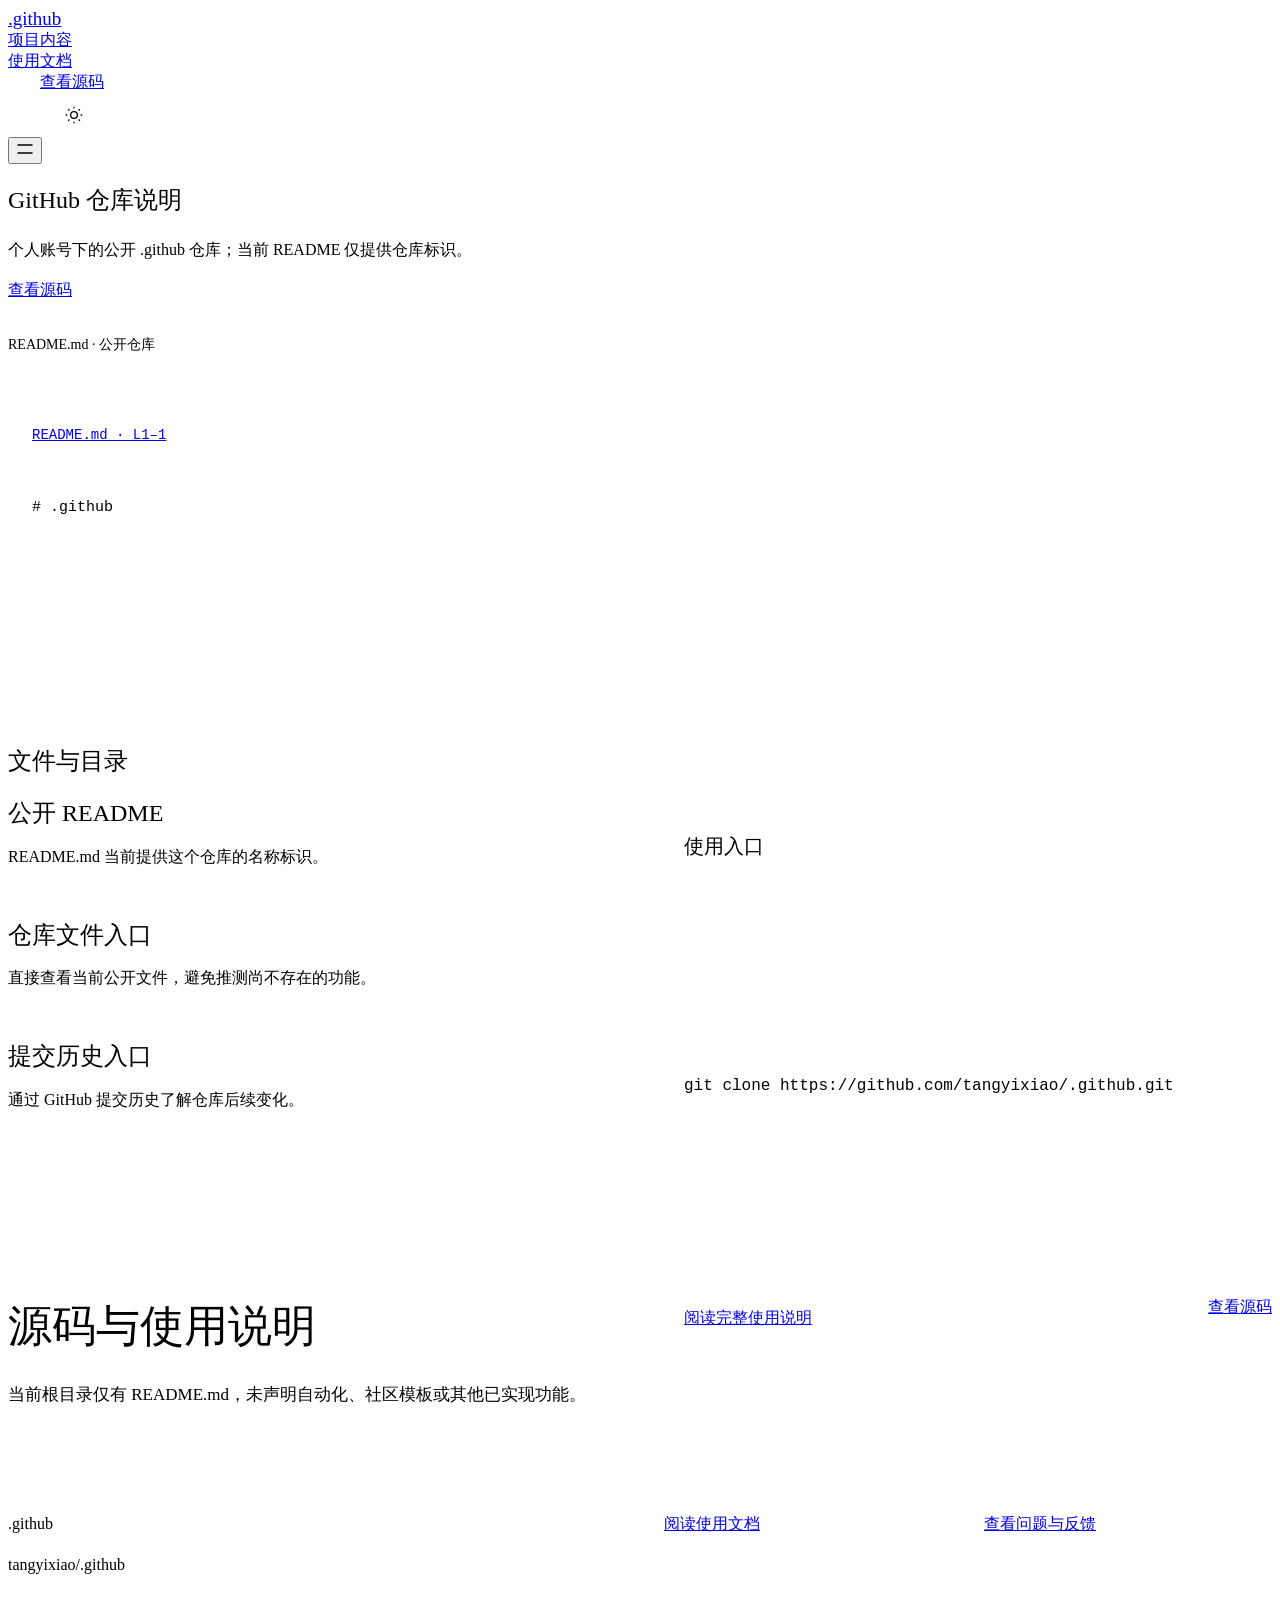
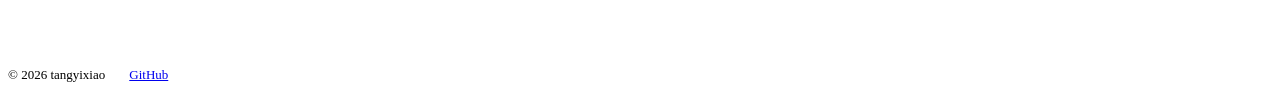
==== index.html @ d325681c "docs(pages): add project introduction website" ====
<!doctype html><html lang="zh-CN" data-type="software" data-radius="sharp" data-buttons="solid" data-motion data-page-mode="short" data-project=".github"><head><meta charset="utf-8"><meta name="viewport" content="width=device-width, initial-scale=1, viewport-fit=cover"><meta name="page-type" content="software"><meta name="site-kind" content="software"><title>.github · GitHub 仓库说明</title><meta name="description" content="个人账号下的公开 .github 仓库；当前 README 仅提供仓库标识。"><link rel="stylesheet" href="assets/system.css"><link rel="stylesheet" href="assets/ui/cards.css"><link rel="stylesheet" href="assets/motion/motion.css"><link rel="stylesheet" href="assets/layout/layout.css"><link rel="stylesheet" href="assets/page.css"><!-- <html lang="en" data-radius="sharp">; keep this <style> after the links: layout.css resets --ly-scale -->
<style>
:root {
  --p-bg: #fafafa; --p-surface: #f0f1f3; --p-ink: #171717; --p-muted: #595959;
  --p-accent: #1748ca; --p-accent-ink: #fafafa; --p-action: #1748ca; --p-action-ink: #fafafa;
  --p-inv-bg: #171717; --p-inv-surface: #242424; --p-inv-ink: #fafafa; --p-inv-muted: #9b9b9b;
  --p-inv-accent: #fafafa; --p-inv-accent-ink: #171717; --p-inv-action: #fafafa; --p-inv-action-ink: #171717;
  --font-display: "Geist", system-ui, sans-serif;
  --font-text: "Geist", system-ui, sans-serif;
  --font-mono: "Geist Mono", ui-monospace, "SFMono-Regular", Menlo, Consolas, monospace;
  --display-weight: 500;
  --display-tracking: -0.035em;
  --display-tracking-xl: -0.045em;
}
</style><style>html[data-theme="light"]{--p-bg:#fafafa;--p-surface:#f0f1f3;--p-ink:#171717;--p-muted:#595959;--p-accent:#1748ca;--p-accent-ink:#ffffff;--p-action:#1748ca;--p-action-ink:#ffffff;color-scheme:light}html[data-theme="dark"]{--p-bg:#131517;--p-surface:#202427;--p-ink:#f0f1f2;--p-muted:#b5bbc1;--p-accent:#a4c2ff;--p-accent-ink:#131517;--p-action:#a4c2ff;--p-action-ink:#131517;color-scheme:dark}</style><script src="assets/theme.js"></script><link rel="icon" href="favicon.svg" type="image/svg+xml"></head><body><!-- source: tangyixiao/.github; hero: statement; brand/material override of dealer recorded in plans. --><header class="nav"><div class="wrap nav__bar"><a class="skip-link" href="#top">跳到正文</a><a class="nav__logo" href="#top">.github</a><nav class="nav__links" aria-label="章节导航"><div class="nav__item"><a class="nav__link" href="#work">项目内容</a></div><div class="nav__item"><a class="nav__link" href="docs.html">使用文档</a></div></nav><div class="nav__actions"><a class="btn btn--primary" href="https://github.com/tangyixiao/.github">查看源码</a><button class="theme-toggle" type="button" data-theme-toggle aria-label="切换深浅色" aria-pressed="false"><svg width="20" height="20" viewBox="0 0 24 24" fill="none" stroke="currentColor" stroke-width="1.6" aria-hidden="true"><circle cx="12" cy="12" r="4"/><path d="M12 2v2m0 16v2M2 12h2m16 0h2M5 5l1.5 1.5m11 11L19 19M5 19l1.5-1.5m11-11L19 5"/></svg></button></div><button class="nav__toggle" type="button" aria-expanded="false" aria-label="菜单"><svg width="18" height="18" viewBox="0 0 18 18" aria-hidden="true"><path d="M2 5h14M2 13h14" stroke="currentColor" stroke-width="1.6" stroke-linecap="round"/></svg></button></div></header><main><section class="hero hero--statement" id="top"><div class="wrap"><div class="hero-text hero__in"><h1 id="hero-h">GitHub 仓库说明</h1><p class="hero__lead">个人账号下的公开 .github 仓库；当前 README 仅提供仓库标识。</p><div class="btn-row"><a class="btn btn--primary" href="https://github.com/tangyixiao/.github">查看源码</a></div><p class="project-fact">README.md · 公开仓库</p><div class="statement-source"><div class="source-preview" data-visual><a class="source-path" href="https://github.com/tangyixiao/.github/blob/aa15edb79ec0efd73399f3c8e121e0c5328a4e47/README.md#L1-L1">README.md · L1–1</a><pre><code># .github</code></pre></div></div></div></div></section><section class="section ground-surface" id="work"><div class="wrap"><div class="section-head"><h2>文件与目录</h2></div><div class="work-grid"><ul class="feature-rows"><li><h3>公开 README</h3><p>README.md 当前提供这个仓库的名称标识。</p></li><li><h3>仓库文件入口</h3><p>直接查看当前公开文件，避免推测尚不存在的功能。</p></li><li><h3>提交历史入口</h3><p>通过 GitHub 提交历史了解仓库后续变化。</p></li></ul><div class="work-material"><div class="usage-block"><p>使用入口</p><pre><code>git clone https://github.com/tangyixiao/.github.git</code></pre><a class="link" href="https://github.com/tangyixiao/.github/blob/main/README.md">阅读完整使用说明</a></div></div></div></div></section></main><footer class="footer closing footer--columns" id="use"><div class="wrap"><div class="closing-head"><h2>源码与使用说明</h2><p>当前根目录仅有 README.md，未声明自动化、社区模板或其他已实现功能。</p><a class="btn btn--primary" href="https://github.com/tangyixiao/.github">查看源码</a></div><div class="closing-directory"><div class="footer__grid"><div><p class="footer-name">.github</p><p>tangyixiao/.github</p></div><div class="resource-links"><a class="link" href="https://github.com/tangyixiao/.github/blob/main/README.md">阅读使用文档</a><a class="link" href="https://github.com/tangyixiao/.github/issues">查看问题与反馈</a></div></div><div class="footer__legal"><span>© 2026 tangyixiao</span><a href="https://github.com/tangyixiao/.github">GitHub</a></div></div></div></footer><script type="module" src="assets/system.js"></script><script type="module" src="assets/motion/motion.js"></script><script type="module" src="assets/layout/layout.js"></script></body></html>
---- assets/page.css ----
/* Page composition over the unmodified taste system. Source excerpts and photographs are the work. */
:root{--font-text:"Geist","PingFang SC","Microsoft YaHei",sans-serif;--font-display:"Geist","PingFang SC","Microsoft YaHei",sans-serif}
h1,h2,h3{font-weight:500;text-wrap:balance}h1{max-width:16ch}p{line-height:1.75}.nav__logo{font-size:19px;max-width:45%;overflow-wrap:anywhere}.nav__links{margin-left:auto}.nav__actions{margin-left:32px}.project-fact{margin-top:32px;font-size:14px;color:var(--muted)}
.hero__text{min-width:0}.hero__lead{max-width:40ch}.hero__media.material-media{background:none;border:0;box-shadow:none}.hero__media.material-media> *{width:100%;height:100%;display:block}.material-media .source-preview{height:100%;min-height:480px}.project-picture{display:block;overflow:hidden;width:100%;height:100%;background:var(--surface)}.project-picture img{width:100%;height:100%;object-fit:cover;display:block}.picture--contain img{object-fit:contain}.picture--contain{background:var(--surface)}
.material-stage{overflow:hidden;min-height:0}.material-stage>.project-picture{border-radius:0;background:transparent}.material-stage .picture--contain img{object-fit:contain}.source-preview{display:flex;flex-direction:column;border:1px solid var(--line);background:var(--surface);overflow:hidden;border-radius:var(--r-lg);color:var(--ink)}.source-path{font:500 14px/1.5 var(--font-mono);padding:20px 24px;border-bottom:1px solid var(--line);overflow-wrap:anywhere}.source-preview pre{margin:0;padding:28px 24px;overflow:auto;white-space:pre-wrap;overflow-wrap:anywhere;min-height:0;font:400 15px/1.85 var(--font-mono);color:var(--ink)}
.project-fact:empty{display:none}.statement-source{margin-top:48px;height:320px}.statement-source .source-preview{height:100%}.hero--statement h1{max-width:18ch}.hero--statement .hero__lead{max-width:62ch}.hero--statement .hero__in{max-width:none}
.hero__head{display:grid;grid-template-columns:minmax(0,7fr) minmax(0,4fr);gap:72px}.hero--product h1{font-size:clamp(42px,5vw,72px);max-width:18ch;letter-spacing:-.035em;line-height:1.1}.hero--product .hero__lead{margin-top:0}.hero--product .material-stage{height:100%;min-height:260px;margin-top:32px}.product-intro{align-self:start}.product-intro .project-fact{margin-top:24px}
.work-grid{display:grid;grid-template-columns:minmax(0,5fr) minmax(0,6fr);gap:calc(100% / 12 + 24px)}.feature-rows{margin:0;padding:0;list-style:none}.feature-rows li{padding:24px 0;border-bottom:1px solid var(--line)}.feature-rows li:first-child{padding-top:0}.feature-rows h3{font-size:24px;line-height:1.4;margin:0 0 12px}.feature-rows p{margin:0;font-size:16px;line-height:1.75}.work-material{min-width:0;min-height:400px}.usage-block{height:100%;background:var(--surface);padding:32px;border:1px solid var(--line);border-radius:var(--r-lg);display:flex;flex-direction:column;gap:24px;justify-content:center}.usage-block>p{font-size:20px;margin:0}.usage-block pre{font:400 16px/1.8 var(--font-mono);margin:0;white-space:pre-wrap;overflow-wrap:anywhere}.usage-block .link{align-self:flex-start}.supporting-pictures{display:grid;grid-template-columns:1fr;gap:24px;height:100%;max-height:480px}.supporting-pictures>.project-picture{min-height:0;max-height:228px}.supporting-pictures>.project-picture:only-child{max-height:480px}
.photo-pair{display:grid;grid-template-columns:1fr 1fr;gap:24px;height:calc(100% - 140px);min-height:300px;max-height:520px}.photo-pair a{display:block;overflow:hidden}.photo-pair img{width:100%;height:100%;object-fit:cover;display:block}.flag-field{display:grid;grid-template-columns:repeat(4,1fr);gap:48px;align-items:center;justify-items:center;width:100%;height:100%}.flag-field a{display:block;width:100%;overflow:hidden}.flag-field img{display:block;width:100%;height:auto;max-height:320px;object-fit:contain;image-rendering:auto}
.closing-head{display:grid;grid-template-columns:1fr auto;gap:24px 72px;align-content:start}.closing-head h2{grid-column:1;font-size:clamp(30px,3.4vw,48px);margin:0}.closing-head>p{grid-column:1;max-width:68ch;margin:0;font-size:17px}.closing-head>.btn{grid-column:2;grid-row:1/3;align-self:start}.closing-directory{display:flex;flex-direction:column;justify-content:flex-end;min-height:0}.footer.closing>.wrap{display:grid;grid-template-rows:1fr 1fr;gap:48px}.footer__grid{display:grid;grid-template-columns:1fr 1fr;gap:48px}.footer-name{font-size:32px;line-height:1.3;font-weight:500;margin:0 0 16px}.footer__grid p{font-size:16px}.resource-links{display:grid;grid-template-columns:1fr 1fr;gap:18px 32px;align-content:start}.resource-links .link{font-size:16px;overflow-wrap:anywhere;justify-self:start}.footer__legal{display:flex;align-items:baseline;flex-wrap:wrap;gap:24px;font-size:13px;border-top:1px solid var(--line);margin-top:48px;padding-top:24px}.credits summary{cursor:pointer}.credits ul{padding-left:16px}.credits a{overflow-wrap:anywhere}
html[data-project="OJ-NEXUS"] .source-preview,html[data-project="OJ-NEXUS"] .usage-block{border-radius:4px}html[data-project="OJ-NEXUS"] *{animation:none!important}
@media(min-width:640px) and (max-width:1023px){.work-grid{grid-template-columns:1fr;gap:32px}.feature-rows{display:grid;grid-template-columns:repeat(3,1fr);gap:24px}.feature-rows li{padding:0;border:0}.feature-rows h3{font-size:20px}.work-material{min-height:260px;height:300px}.hero__head{gap:32px}.material-media .source-preview{min-height:240px}.photo-pair{height:440px}.statement-source{height:300px}}
@media(max-width:639px){.nav__logo{font-size:16px;max-width:48%}.nav__actions{margin-left:auto}.nav__actions .btn{padding-inline:16px;font-size:14px}.hero--split h1,.hero--statement h1,.hero--product h1{font-size:clamp(30px,9vw,38px);line-height:1.15;max-width:18ch}.hero__lead{font-size:18px;line-height:1.65}.project-fact{margin-top:16px;font-size:13px}.hero__media.material-media{height:auto;min-height:0;flex:1}.material-media .source-preview{min-height:0;height:100%}.source-path{padding:12px 16px;font-size:13px}.source-preview pre{padding:16px;font-size:13px;line-height:1.7}.hero__head{display:block}.hero--product .hero__lead{margin-top:20px}.hero--product .material-stage{min-height:180px;margin-top:24px;flex:1}.hero--product .hero__in{display:flex;flex-direction:column}.hero--product .product-intro .project-fact{margin-top:16px}.work-grid{grid-template-columns:1fr;gap:32px}.feature-rows{display:block}.feature-rows li{padding:16px 0}.feature-rows h3{font-size:20px;margin-bottom:8px}.feature-rows p{font-size:16px}.work-material{min-height:220px;height:260px}.usage-block{padding:24px;gap:16px}.usage-block pre{font-size:14px}.photo-pair{grid-template-columns:1fr;gap:16px;height:calc(100% - 130px);max-height:none;min-height:0}.photo-pair a{min-height:180px}.flag-field{grid-template-columns:repeat(2,1fr);gap:24px}.flag-field img{max-height:140px}.statement-source{height:220px;margin-top:24px}.closing-head{display:flex;flex-direction:column;gap:24px}.closing-head>p{font-size:16px}.closing-head>.btn{align-self:stretch}.footer.closing>.wrap{grid-template-rows:auto 1fr;gap:48px}.footer__grid{grid-template-columns:1fr;gap:24px}.footer-name{font-size:28px}.resource-links{gap:16px}.footer__legal{margin-top:32px;gap:16px}.supporting-pictures{max-height:260px;grid-template-columns:1fr 1fr;gap:12px}.supporting-pictures>.project-picture{max-height:none}.photo-pair img{object-fit:cover}#work:has(.work-grid){--hm:2}#use{--hm:2}}
.skip-link{position:absolute;left:-10000px;top:auto;width:1px;height:1px;overflow:hidden}.skip-link:focus{left:var(--gutter);top:8px;width:auto;height:auto;background:var(--bg);padding:16px;z-index:20}.hero__head>:first-child{grid-column:1}.hero__head>.product-intro{grid-column:2}.hero--product .hero__stage.material-stage{border-radius:0}
@media(min-width:640px) and (max-width:1023px){.work-material{height:42vh;min-height:320px}.supporting-pictures{max-height:none}.supporting-pictures>.project-picture:only-child{max-height:none}.supporting-pictures>.project-picture{max-height:none;flex:1}.supporting-pictures{grid-template-rows:1fr 1fr}}
@media(max-width:639px){#work:has(.work-grid),#use{--hm:1}.nav__logo{max-width:53%;font-size:15px}.nav__actions{margin-left:auto}.nav__actions .btn{padding-inline:12px}.hero--product .hero__stage.material-stage{aspect-ratio:auto;flex:1}.hero__head>:first-child,.hero__head>.product-intro{grid-column:auto}}
.theme-toggle{height:44px;width:44px;display:grid;place-items:center;flex:0 0 44px;cursor:pointer;color:var(--ink);background:transparent;border:1px solid var(--line);border-radius:var(--r-btn);margin-left:12px;transition:background 180ms,transform 180ms}.theme-toggle:hover{background:var(--surface)}.theme-toggle:active{transform:translateY(1px)}.theme-toggle:focus-visible{outline:2px solid var(--accent);outline-offset:3px}
@media(min-width:1024px){.work-material{height:500px;min-height:500px}.work-material>.source-preview{height:100%}.hero--split h1{font-size:clamp(38px,4.5vw,64px)}}
@media(max-width:639px){.nav__logo{max-width:42%;font-size:14px}.nav__actions{margin-left:auto}.nav__toggle{margin-left:8px}.theme-toggle{margin-left:8px;width:36px;flex-basis:36px;height:40px}.nav__actions .btn{font-size:13px;padding-inline:10px}.nav__logo{line-height:1.3}.hero--product h1{font-size:32px}.source-path{line-height:1.6}}
@media(min-width:1024px){.hero__head{grid-template-columns:repeat(12,minmax(0,1fr));gap:24px;align-items:start}.hero__head>:first-child{grid-column:1/span 6}.hero__head>.product-intro{grid-column:7/span 6}.hero--product h1,.hero--split h1{font-size:60px}.work-grid{grid-template-columns:repeat(12,minmax(0,1fr));gap:24px}.feature-rows{grid-column:1/span 6;padding-right:48px}.work-material{grid-column:7/span 6}.work-grid .source-preview{height:100%}}
@media(min-width:640px) and (max-width:1023px){.hero__head{display:block}.product-intro{margin-top:24px}.product-intro .hero__lead{max-width:60ch}.hero--product h1{max-width:none}.hero__head .project-fact{margin-top:16px}.hero--product .hero__stage.material-stage{margin-top:24px}}
@media(max-width:639px){.work-material{height:236px;min-height:236px}.feature-rows h3{font-size:19px}.feature-rows li{padding:14px 0}.feature-rows p{line-height:1.65}}
@media(min-width:1024px){.work-material{height:min(500px,calc(100svh - 300px));min-height:0}.hero--product h1{font-size:clamp(40px,4.16vw,60px)}}
.work-material>.source-preview{height:100%}.source-preview pre{flex:1}.usage-block{justify-content:space-between}.supporting-pictures:has(>:only-child){grid-template-rows:1fr}
/* Real quoted source can contain arrays, Markdown brackets and the word placeholder.
   Keep kit diagnostics intact, but do not outline authentic source as unfinished page copy. */
.source-preview code[data-placeholder],.usage-block code[data-placeholder],.docs-markdown [data-placeholder]{outline:none}
.hero--product .hero__stage.material-stage{background:none}
.nav:not(.is-open) .nav__actions>.theme-toggle{display:grid}
@media(max-width:639px){.nav__logo{white-space:normal;max-width:40%;font-size:13px;line-height:1.35;min-width:0}.nav__bar{gap:8px}.nav__actions{gap:8px}.nav .nav__actions>.theme-toggle{margin-left:0}}
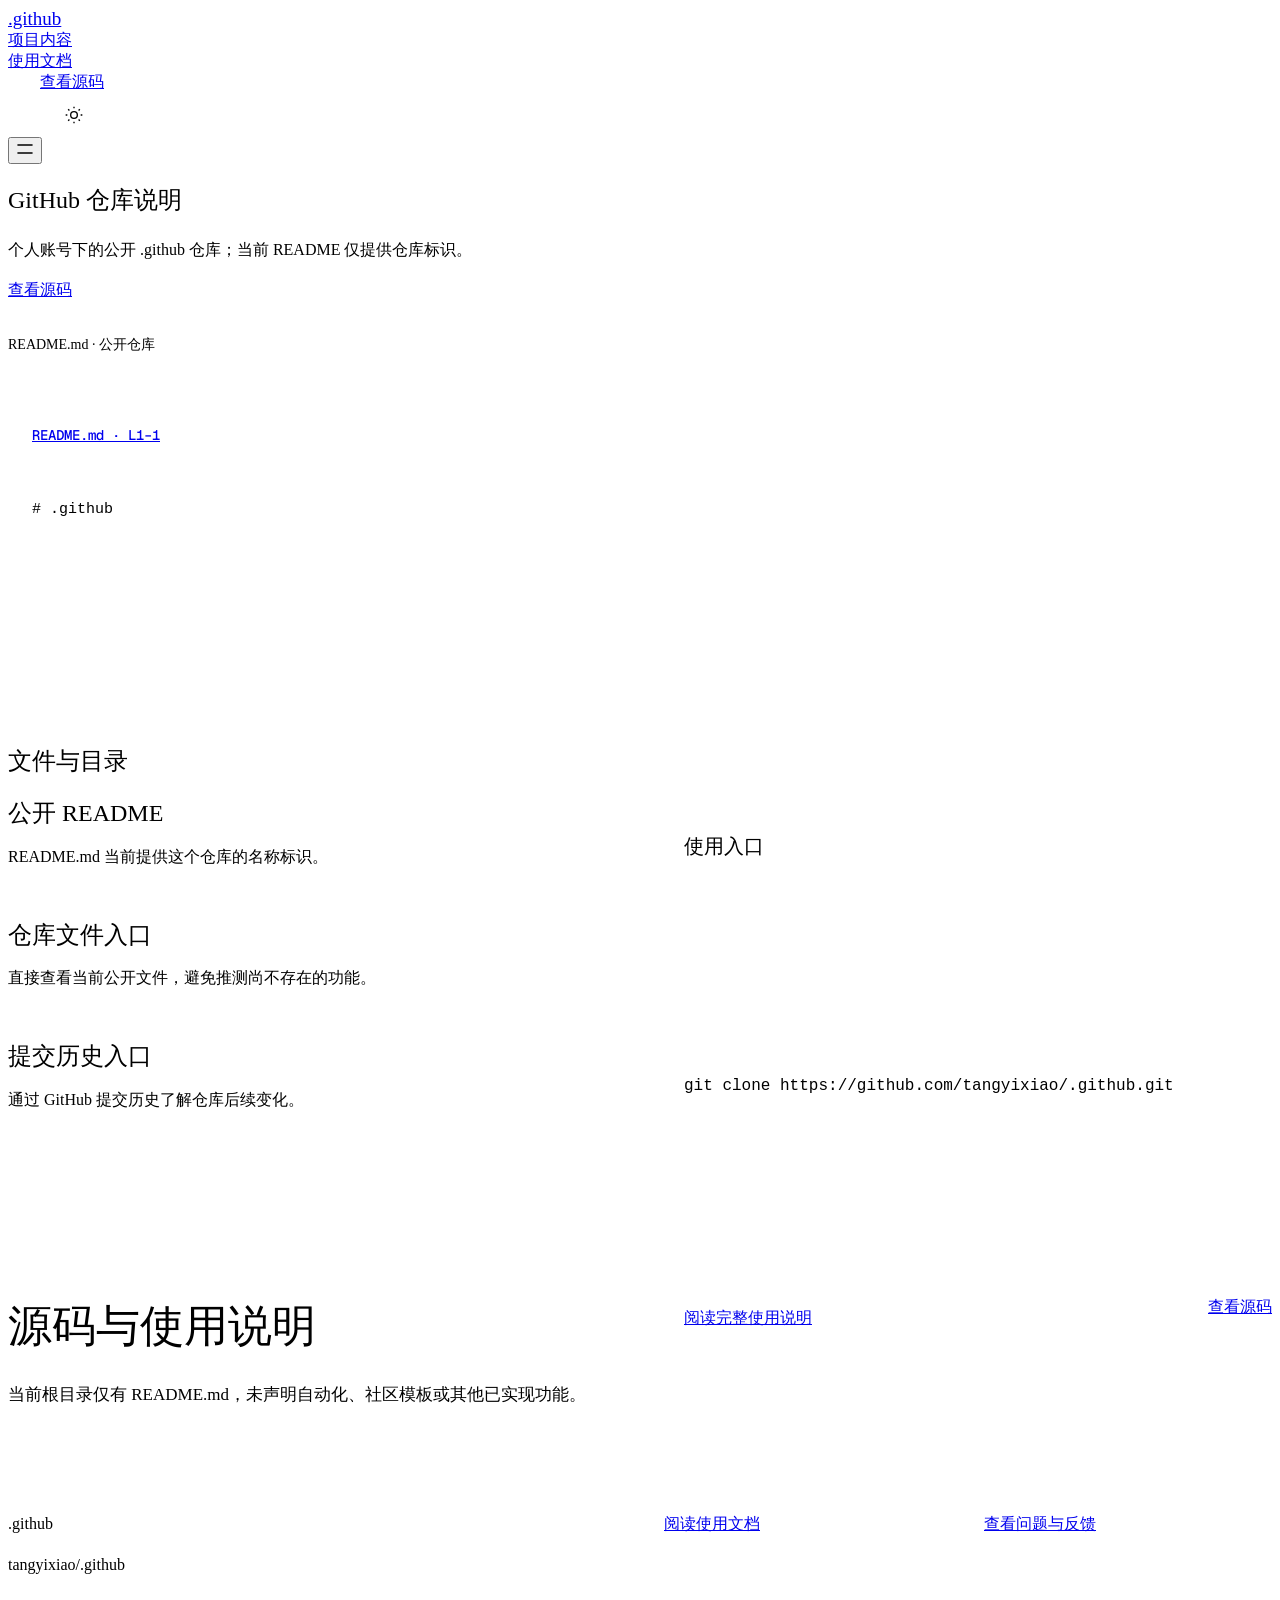
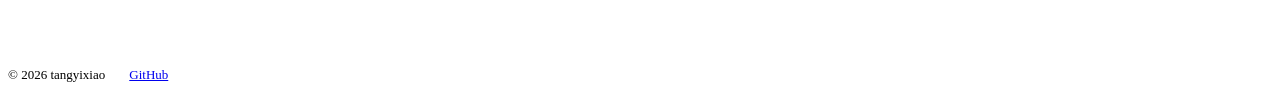
==== commit 3bae7b75: "docs(pages): polish source and mobile presentation" ====
--- a/index.html
+++ b/index.html
@@ -1,4 +1,4 @@
-<!doctype html><html lang="zh-CN" data-type="software" data-radius="sharp" data-buttons="solid" data-motion data-page-mode="short" data-project=".github"><head><meta charset="utf-8"><meta name="viewport" content="width=device-width, initial-scale=1, viewport-fit=cover"><meta name="page-type" content="software"><meta name="site-kind" content="software"><title>.github · GitHub 仓库说明</title><meta name="description" content="个人账号下的公开 .github 仓库；当前 README 仅提供仓库标识。"><link rel="stylesheet" href="assets/system.css"><link rel="stylesheet" href="assets/ui/cards.css"><link rel="stylesheet" href="assets/motion/motion.css"><link rel="stylesheet" href="assets/layout/layout.css"><link rel="stylesheet" href="assets/page.css"><!-- <html lang="en" data-radius="sharp">; keep this <style> after the links: layout.css resets --ly-scale -->
+<!doctype html><html lang="zh-CN" data-type="software" data-radius="sharp" data-buttons="solid" data-motion data-page-mode="short" data-project=".github"><head><meta charset="utf-8"><meta name="viewport" content="width=device-width, initial-scale=1, viewport-fit=cover"><meta name="page-type" content="software"><meta name="site-kind" content="software"><title>.github · GitHub 仓库说明</title><meta name="description" content="个人账号下的公开 .github 仓库；当前 README 仅提供仓库标识。"><link rel="stylesheet" href="assets/system.css"><link rel="stylesheet" href="assets/ui/cards.css"><link rel="stylesheet" href="assets/motion/motion.css"><link rel="stylesheet" href="assets/layout/layout.css"><link rel="stylesheet" href="assets/fonts/fonts.css"><link rel="stylesheet" href="assets/page.css"><!-- <html lang="en" data-radius="sharp">; keep this <style> after the links: layout.css resets --ly-scale -->
 <style>
 :root {
   --p-bg: #fafafa; --p-surface: #f0f1f3; --p-ink: #171717; --p-muted: #595959;
--- a/assets/fonts/fonts.css
+++ b/assets/fonts/fonts.css
@@ -0,0 +1,42 @@
+@font-face {
+  font-family: 'Geist';
+  font-style: normal;
+  font-weight: 400;
+  font-display: swap;
+  src: url(c2bef016fb9b4bcd.woff2) format('truetype');
+}
+@font-face {
+  font-family: 'Geist';
+  font-style: normal;
+  font-weight: 500;
+  font-display: swap;
+  src: url(541119bccb21575e.woff2) format('truetype');
+}
+@font-face {
+  font-family: 'Geist';
+  font-style: normal;
+  font-weight: 600;
+  font-display: swap;
+  src: url(011cb50bc76b8e25.woff2) format('truetype');
+}
+@font-face {
+  font-family: 'Geist';
+  font-style: normal;
+  font-weight: 700;
+  font-display: swap;
+  src: url(e374eee52bb36e03.woff2) format('truetype');
+}
+@font-face {
+  font-family: 'Geist Mono';
+  font-style: normal;
+  font-weight: 400;
+  font-display: swap;
+  src: url(706d7515d64b1e19.woff2) format('truetype');
+}
+@font-face {
+  font-family: 'Geist Mono';
+  font-style: normal;
+  font-weight: 500;
+  font-display: swap;
+  src: url(e858776f9ad0d058.woff2) format('truetype');
+}
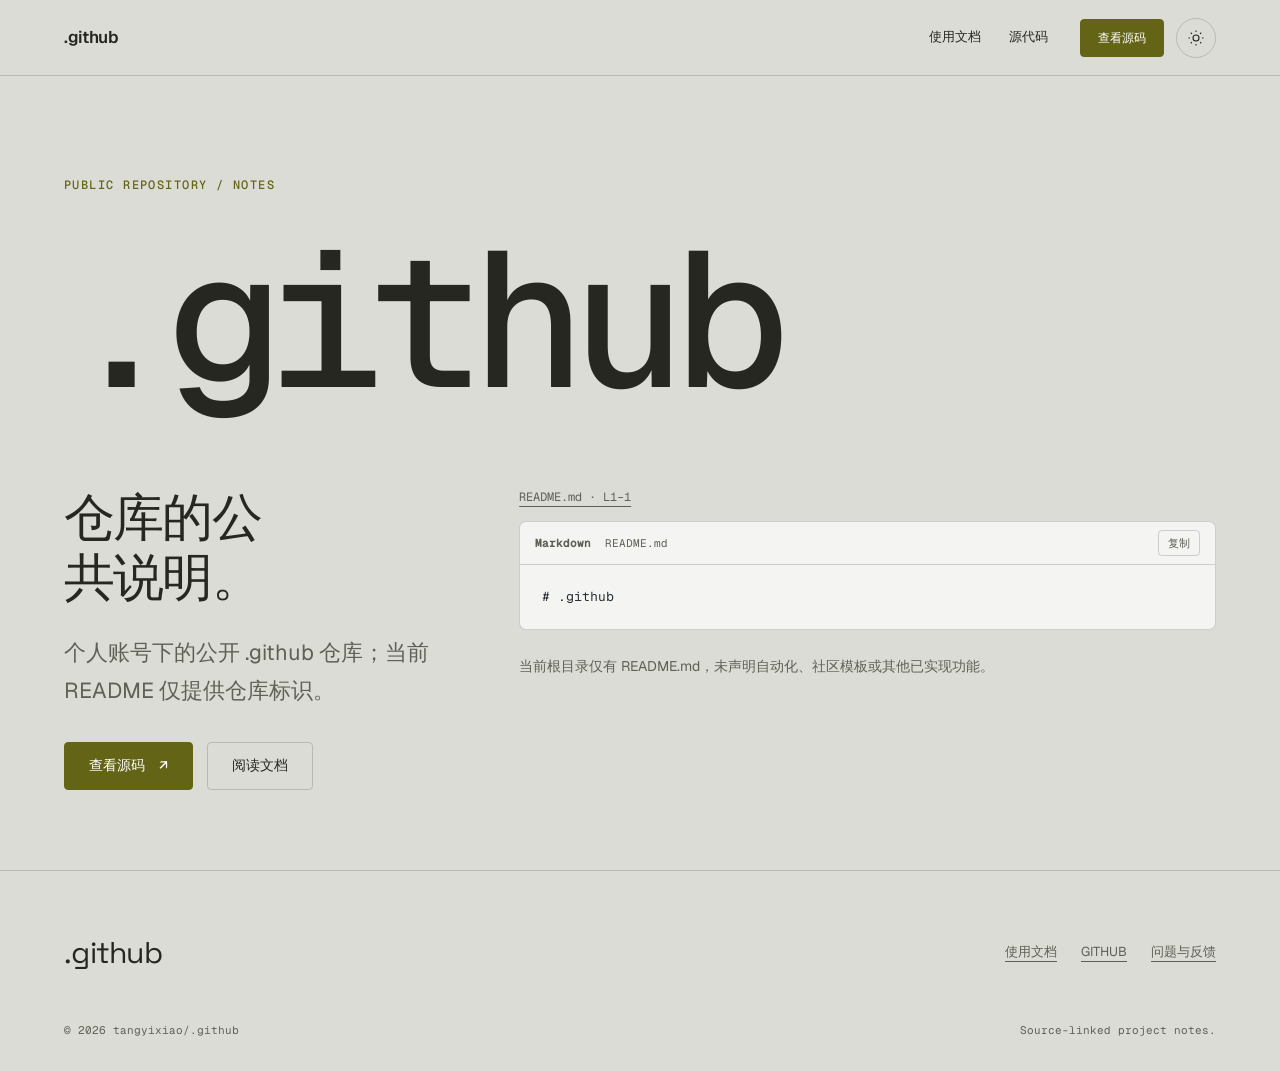
==== commit 79c5810c: "docs(pages): polish source and mobile presentation" ====
--- a/index.html
+++ b/index.html
@@ -1,15 +1 @@
-<!doctype html><html lang="zh-CN" data-type="software" data-radius="sharp" data-buttons="solid" data-motion data-page-mode="short" data-project=".github"><head><meta charset="utf-8"><meta name="viewport" content="width=device-width, initial-scale=1, viewport-fit=cover"><meta name="page-type" content="software"><meta name="site-kind" content="software"><title>.github · GitHub 仓库说明</title><meta name="description" content="个人账号下的公开 .github 仓库；当前 README 仅提供仓库标识。"><link rel="stylesheet" href="assets/system.css"><link rel="stylesheet" href="assets/ui/cards.css"><link rel="stylesheet" href="assets/motion/motion.css"><link rel="stylesheet" href="assets/layout/layout.css"><link rel="stylesheet" href="assets/fonts/fonts.css"><link rel="stylesheet" href="assets/page.css"><!-- <html lang="en" data-radius="sharp">; keep this <style> after the links: layout.css resets --ly-scale -->
-<style>
-:root {
-  --p-bg: #fafafa; --p-surface: #f0f1f3; --p-ink: #171717; --p-muted: #595959;
-  --p-accent: #1748ca; --p-accent-ink: #fafafa; --p-action: #1748ca; --p-action-ink: #fafafa;
-  --p-inv-bg: #171717; --p-inv-surface: #242424; --p-inv-ink: #fafafa; --p-inv-muted: #9b9b9b;
-  --p-inv-accent: #fafafa; --p-inv-accent-ink: #171717; --p-inv-action: #fafafa; --p-inv-action-ink: #171717;
-  --font-display: "Geist", system-ui, sans-serif;
-  --font-text: "Geist", system-ui, sans-serif;
-  --font-mono: "Geist Mono", ui-monospace, "SFMono-Regular", Menlo, Consolas, monospace;
-  --display-weight: 500;
-  --display-tracking: -0.035em;
-  --display-tracking-xl: -0.045em;
-}
-</style><style>html[data-theme="light"]{--p-bg:#fafafa;--p-surface:#f0f1f3;--p-ink:#171717;--p-muted:#595959;--p-accent:#1748ca;--p-accent-ink:#ffffff;--p-action:#1748ca;--p-action-ink:#ffffff;color-scheme:light}html[data-theme="dark"]{--p-bg:#131517;--p-surface:#202427;--p-ink:#f0f1f2;--p-muted:#b5bbc1;--p-accent:#a4c2ff;--p-accent-ink:#131517;--p-action:#a4c2ff;--p-action-ink:#131517;color-scheme:dark}</style><script src="assets/theme.js"></script><link rel="icon" href="favicon.svg" type="image/svg+xml"></head><body><!-- source: tangyixiao/.github; hero: statement; brand/material override of dealer recorded in plans. --><header class="nav"><div class="wrap nav__bar"><a class="skip-link" href="#top">跳到正文</a><a class="nav__logo" href="#top">.github</a><nav class="nav__links" aria-label="章节导航"><div class="nav__item"><a class="nav__link" href="#work">项目内容</a></div><div class="nav__item"><a class="nav__link" href="docs.html">使用文档</a></div></nav><div class="nav__actions"><a class="btn btn--primary" href="https://github.com/tangyixiao/.github">查看源码</a><button class="theme-toggle" type="button" data-theme-toggle aria-label="切换深浅色" aria-pressed="false"><svg width="20" height="20" viewBox="0 0 24 24" fill="none" stroke="currentColor" stroke-width="1.6" aria-hidden="true"><circle cx="12" cy="12" r="4"/><path d="M12 2v2m0 16v2M2 12h2m16 0h2M5 5l1.5 1.5m11 11L19 19M5 19l1.5-1.5m11-11L19 5"/></svg></button></div><button class="nav__toggle" type="button" aria-expanded="false" aria-label="菜单"><svg width="18" height="18" viewBox="0 0 18 18" aria-hidden="true"><path d="M2 5h14M2 13h14" stroke="currentColor" stroke-width="1.6" stroke-linecap="round"/></svg></button></div></header><main><section class="hero hero--statement" id="top"><div class="wrap"><div class="hero-text hero__in"><h1 id="hero-h">GitHub 仓库说明</h1><p class="hero__lead">个人账号下的公开 .github 仓库；当前 README 仅提供仓库标识。</p><div class="btn-row"><a class="btn btn--primary" href="https://github.com/tangyixiao/.github">查看源码</a></div><p class="project-fact">README.md · 公开仓库</p><div class="statement-source"><div class="source-preview" data-visual><a class="source-path" href="https://github.com/tangyixiao/.github/blob/aa15edb79ec0efd73399f3c8e121e0c5328a4e47/README.md#L1-L1">README.md · L1–1</a><pre><code># .github</code></pre></div></div></div></div></section><section class="section ground-surface" id="work"><div class="wrap"><div class="section-head"><h2>文件与目录</h2></div><div class="work-grid"><ul class="feature-rows"><li><h3>公开 README</h3><p>README.md 当前提供这个仓库的名称标识。</p></li><li><h3>仓库文件入口</h3><p>直接查看当前公开文件，避免推测尚不存在的功能。</p></li><li><h3>提交历史入口</h3><p>通过 GitHub 提交历史了解仓库后续变化。</p></li></ul><div class="work-material"><div class="usage-block"><p>使用入口</p><pre><code>git clone https://github.com/tangyixiao/.github.git</code></pre><a class="link" href="https://github.com/tangyixiao/.github/blob/main/README.md">阅读完整使用说明</a></div></div></div></div></section></main><footer class="footer closing footer--columns" id="use"><div class="wrap"><div class="closing-head"><h2>源码与使用说明</h2><p>当前根目录仅有 README.md，未声明自动化、社区模板或其他已实现功能。</p><a class="btn btn--primary" href="https://github.com/tangyixiao/.github">查看源码</a></div><div class="closing-directory"><div class="footer__grid"><div><p class="footer-name">.github</p><p>tangyixiao/.github</p></div><div class="resource-links"><a class="link" href="https://github.com/tangyixiao/.github/blob/main/README.md">阅读使用文档</a><a class="link" href="https://github.com/tangyixiao/.github/issues">查看问题与反馈</a></div></div><div class="footer__legal"><span>© 2026 tangyixiao</span><a href="https://github.com/tangyixiao/.github">GitHub</a></div></div></div></footer><script type="module" src="assets/system.js"></script><script type="module" src="assets/motion/motion.js"></script><script type="module" src="assets/layout/layout.js"></script></body></html>+<!doctype html><html lang="zh-CN" data-project=".github" data-family="tiny"><head><meta charset="utf-8"><meta name="viewport" content="width=device-width, initial-scale=1"><meta name="description" content="个人账号下的公开 .github 仓库；当前 README 仅提供仓库标识。"><meta name="color-scheme" content="light dark"><title>.github · 仓库的公共说明。</title><link rel="stylesheet" href="assets/fonts/fonts.css"><link rel="stylesheet" href="assets/fonts/display.css"><link rel="stylesheet" href="assets/site.css"><link rel="stylesheet" href="assets/docs-v3.css"><link rel="stylesheet" href="assets/polish.css"><style>:root{--font-body:"Geist","PingFang SC","Microsoft YaHei",sans-serif;--font-text:var(--font-body);--model-accent:var(--accent);--font-display:"Space Grotesk","Songti SC","SimSun",serif;--font-mono:"Geist Mono","SFMono-Regular",Consolas,monospace}html[data-theme="light"]{--bg:#DCDCD6;--surface:#F5F4EA;--ink:#262720;--muted:#5e6156;--accent:#636416;--accent-ink:#FFFFFF;--line:color-mix(in srgb,#262720 19%,transparent);color-scheme:light}html[data-theme="dark"]{--bg:#20221B;--surface:#303329;--ink:#F1F1DA;--muted:#afb39c;--accent:#dde66b;--accent-ink:#000000;--line:color-mix(in srgb,#F1F1DA 19%,transparent);color-scheme:dark}</style><script src="assets/theme.js"></script><link rel="icon" type="image/svg+xml" href="favicon.svg"></head><body><header class="nav site-nav"><div class="wrap nav-inner"><a class="skip-link" href="#top">跳到正文</a><a class="site-brand" href="index.html">.github</a><nav class="site-links" aria-label="项目导航"><a href="docs.html">使用文档</a><a href="https://github.com/tangyixiao/.github">源代码</a></nav><div class="nav-controls"><a class="btn nav-cta" href="https://github.com/tangyixiao/.github">查看源码</a><button class="site-theme" type="button" data-theme-toggle aria-label="切换深浅色" aria-pressed="false"><svg width="18" height="18" viewBox="0 0 24 24" fill="none" stroke="currentColor" stroke-width="1.5" aria-hidden="true"><circle cx="12" cy="12" r="4"/><path d="M12 2v2m0 16v2M2 12h2m16 0h2M5 5l1.5 1.5m11 11L19 19M5 19l1.5-1.5m11-11L19 5"/></svg></button><button class="site-menu-toggle" data-menu-toggle type="button" aria-label="菜单" aria-expanded="false" aria-controls="site-drawer"><svg width="20" height="20" viewBox="0 0 20 20" fill="none" stroke="currentColor" stroke-width="1.4" aria-hidden="true"><path d="M3 6h14M3 14h14"/></svg></button></div></div><nav class="site-drawer" id="site-drawer" hidden><a href="index.html">项目首页</a><a href="docs.html">使用文档</a><a href="https://github.com/tangyixiao/.github">查看源码</a><p class="drawer-note">.github</p></nav></header><main id="top"><article class="tiny-hero"><div class="wrap"><p class="eyebrow">PUBLIC REPOSITORY / NOTES</p><h1 class="tiny-title">.github</h1><div class="tiny-copy"><div><h2>仓库的公共说明。</h2><p class="lede" style="margin-top:25px">个人账号下的公开 .github 仓库；当前 README 仅提供仓库标识。</p><div class="actions"><a class="btn" href="https://github.com/tangyixiao/.github">查看源码 <span aria-hidden="true">↗</span></a><a class="btn secondary" href="docs.html">阅读文档</a></div></div><div><div class="source-area" id="source-code"><a class="source-link" href="https://github.com/tangyixiao/.github/blob/aa15edb79ec0efd73399f3c8e121e0c5328a4e47/README.md#L1-L1">README.md · L1–1</a><div class="docs-code" data-code-block><div class="docs-code-toolbar"><span class="docs-code-language">Markdown</span><span class="docs-code-file">README.md</span><button class="docs-code-copy" type="button" data-copy-code aria-label="复制代码">复制</button><span class="docs-copy-status" role="status" aria-live="polite"></span></div><pre tabindex="0"><code class="highlight language-markdown" data-language="markdown"># .github</code></pre></div></div><p class="status-note">当前根目录仅有 README.md，未声明自动化、社区模板或其他已实现功能。</p></div></div></div></article></main><footer class="site-footer"><div class="wrap"><div class="footer-top"><span class="footer-name">.github</span><nav class="footer-links"><a href="docs.html">使用文档</a><a href="https://github.com/tangyixiao/.github">GITHUB</a><a href="https://github.com/tangyixiao/.github/issues">问题与反馈</a></nav></div><div class="footer-bottom"><span>© 2026 tangyixiao/.github</span><span>Source-linked project notes.</span></div></div></footer><script src="assets/site.js" defer></script><script src="assets/docs-v3.js" defer></script></body></html>
--- a/assets/fonts/display.css
+++ b/assets/fonts/display.css
@@ -0,0 +1,14 @@
+@font-face {
+  font-family: 'Space Grotesk';
+  font-style: normal;
+  font-weight: 400;
+  font-display: swap;
+  src: url(0dfc29fde7d95ca6.woff2) format('truetype');
+}
+@font-face {
+  font-family: 'Space Grotesk';
+  font-style: normal;
+  font-weight: 600;
+  font-display: swap;
+  src: url(d03f1389be8c7cea.woff2) format('truetype');
+}
--- a/assets/site.css
+++ b/assets/site.css
@@ -0,0 +1,26 @@
+/* Shared accessibility and reading primitives. Project compositions are separate. */
+*{box-sizing:border-box}html{scroll-behavior:smooth;scroll-padding-top:90px}body{margin:0;background:var(--bg);color:var(--ink);font:400 16px/1.75 var(--font-body);-webkit-font-smoothing:antialiased}a{color:inherit;text-decoration-thickness:1px;text-underline-offset:5px}button,input{font:inherit}button,a{-webkit-tap-highlight-color:transparent}button{cursor:pointer}button:focus-visible,a:focus-visible,input:focus-visible{outline:3px solid var(--accent);outline-offset:4px}img{display:block;max-width:100%;height:auto}p{margin:0 0 1em}h1,h2,h3{line-height:1.18;font-weight:500;margin:0;text-wrap:balance}h1,h2{font-family:var(--font-display)}h1{letter-spacing:-.055em}h2{font-size:clamp(30px,4vw,54px);letter-spacing:-.035em}h3{font-size:21px}ul{padding-left:1.2em}.wrap{max-width:1440px;margin:auto;padding:0 64px}.eyebrow{font:500 12px/1.5 var(--font-mono);letter-spacing:.12em;text-transform:uppercase;color:var(--accent)}.lede{font-size:clamp(17px,1.7vw,22px);line-height:1.75;color:var(--muted);max-width:42em}.kicker{display:inline-flex;gap:12px;align-items:center;font:500 12px/1.6 var(--font-mono);letter-spacing:.06em}.kicker:before{content:"";width:7px;height:7px;border-radius:50%;background:var(--accent)}.btn{display:inline-flex;justify-content:center;align-items:center;gap:14px;min-height:48px;padding:12px 24px;border:1px solid var(--accent);background:var(--accent);color:var(--accent-ink);text-decoration:none;border-radius:4px;font:500 14px/1.5 var(--font-body);transition:transform .18s,filter .18s}.btn:hover{transform:translateY(-2px);filter:brightness(1.08)}.btn:active{transform:translateY(1px)}.btn.secondary{background:transparent;color:var(--ink);border-color:var(--line)}.actions{display:flex;flex-wrap:wrap;align-items:center;gap:14px;margin-top:32px}.text-link{font-size:14px;color:var(--muted)}.section{padding:100px 0}.section-heading{display:flex;align-items:baseline;gap:32px;justify-content:space-between;margin-bottom:48px}.section-heading p{max-width:34em;color:var(--muted);margin:0}.top-rule{border-top:1px solid var(--line)}.section-number{font:12px var(--font-mono);color:var(--accent);margin-bottom:20px}.status-note{color:var(--muted);max-width:65em;font-size:14px}.caps{list-style:none;padding:0;margin:0}.caps li{padding:26px 0;border-top:1px solid var(--line)}.caps h3{margin-bottom:12px}.caps p{color:var(--muted);margin:0;font-size:15px}.source-area{min-width:0}.source-link{font:12px/1.6 var(--font-mono);color:var(--muted);display:block;margin:0 0 14px;overflow-wrap:anywhere}.source-area>.docs-code{margin-top:0}.code-layout{display:grid;grid-template-columns:minmax(0,1fr) minmax(0,1.2fr);gap:80px;align-items:start}.site-footer{padding:56px 0 30px;border-top:1px solid var(--line)}.footer-top{display:flex;gap:40px;justify-content:space-between;align-items:center;margin-bottom:42px}.footer-name{font-family:var(--font-display);font-size:30px;letter-spacing:-.025em}.footer-links{display:flex;gap:24px;flex-wrap:wrap;font-size:13px;color:var(--muted)}.footer-bottom{font:11px/1.8 var(--font-mono);display:flex;justify-content:space-between;gap:24px;color:var(--muted)}.footer-bottom details{max-width:65%}.footer-bottom summary{cursor:pointer}.footer-bottom ul{padding-left:18px}.footer-bottom a{overflow-wrap:anywhere}
+/* One functional navigation shell; the projects keep their own typography and art. */
+.site-nav{position:sticky;top:0;z-index:60;height:76px;background:var(--bg);border-bottom:1px solid var(--line)}.nav-inner{height:100%;display:flex;align-items:center;gap:32px}.site-brand{font:600 17px/1.3 var(--font-body);letter-spacing:-.02em;text-decoration:none;max-width:38%;overflow-wrap:anywhere}.site-links{margin-left:auto;display:flex;gap:28px;align-items:center}.site-links a{font-size:13px;text-decoration:none;position:relative}.site-links a:after{content:"";position:absolute;bottom:-6px;left:0;width:0;height:1px;background:currentColor;transition:width .2s}.site-links a:hover:after{width:100%}.nav-controls{display:flex;align-items:center;gap:12px}.nav-cta{min-height:38px;padding:9px 17px;font-size:12px}.site-theme,.site-menu-toggle{height:40px;width:40px;display:grid;place-items:center;color:var(--ink);border:1px solid var(--line);background:transparent;border-radius:50%;padding:0}.site-theme:hover,.site-menu-toggle:hover{background:var(--surface)}.site-menu-toggle{display:none;border-radius:4px}.skip-link{position:absolute;left:-9999px;top:8px;background:var(--bg);padding:12px;z-index:90}.skip-link:focus{left:20px}.site-drawer{display:none}.site-nav.is-open .site-drawer{display:flex}.site-drawer{position:fixed;inset:76px 0 0;background:var(--bg);padding:48px 24px;flex-direction:column;gap:24px;font-size:26px}.site-drawer a{text-decoration:none}.site-drawer .drawer-note{font-size:14px;color:var(--muted);margin-top:auto}.site-drawer[hidden]{display:none!important}
+/* Atlas — a copper and parchment historical folio. */
+.atlas-hero{position:relative;padding:52px 0 70px;overflow:hidden}.atlas-dateline{display:flex;justify-content:space-between;border-block:1px solid var(--line);padding:12px 0;font:12px var(--font-mono);letter-spacing:.15em}.atlas-title{font-size:clamp(72px,12vw,176px);letter-spacing:.02em;text-align:center;margin:44px 0 14px;font-family:var(--font-display);font-weight:400}.atlas-subtitle{font:italic clamp(16px,2vw,26px) var(--font-display);text-align:center;color:var(--muted);margin-bottom:38px}.atlas-grid{display:grid;grid-template-columns:minmax(0,1fr) minmax(0,1.65fr);gap:72px;align-items:center}.atlas-grid .project-3d{min-height:480px}.atlas-copy{border-left:3px solid var(--accent);padding-left:30px}.atlas-copy h2{font-size:36px;margin:14px 0 24px}.atlas-flags{display:grid;grid-template-columns:repeat(4,1fr);gap:24px;border-block:1px solid var(--line);padding:40px 0}.atlas-flags a{display:flex;align-items:center;justify-content:center;min-height:100px}.atlas-flags img{max-height:140px;object-fit:contain}.atlas-margins{display:grid;grid-template-columns:180px minmax(0,1fr) minmax(0,1fr);gap:50px}.atlas-margins .caps li:first-child{border-top:0;padding-top:0}
+/* Editorial — an actual reading room, with a red pencil interaction. */
+.editorial-hero{padding:80px 0 60px}.editorial-masthead{display:flex;justify-content:space-between;gap:30px;border-bottom:3px double var(--line);padding-bottom:16px;font:12px var(--font-mono);letter-spacing:.08em}.editorial-columns{display:grid;grid-template-columns:minmax(0,1.25fr) minmax(0,.75fr);gap:90px;margin-top:58px}.editorial-title{font-size:clamp(58px,7.3vw,112px);font-weight:400;letter-spacing:-.035em}.editorial-title em{font-weight:400;color:var(--accent)}.editorial-intro{margin-top:36px;max-width:34em}.editorial-side{border-left:1px solid var(--line);padding-left:40px}.editorial-side .project-3d{min-height:380px}.editorial-note{font:italic 18px/1.8 var(--font-display);color:var(--muted);margin-top:24px}.proof-sheet{border:1px solid var(--line);padding:48px;background:var(--surface);position:relative}.proof-sheet:before{content:"01 / EDIT";font:11px var(--font-mono);color:var(--accent);display:block;margin-bottom:28px}.proof-sentence{font:400 clamp(24px,3vw,42px)/1.8 var(--font-display);letter-spacing:-.01em;margin-bottom:24px}.proof-sentence del{text-decoration-color:var(--accent);text-decoration-thickness:2px;color:var(--muted)}.proof-sentence ins{text-decoration:none;color:var(--accent);border-bottom:2px solid var(--accent)}.proof-sheet button{background:transparent;border:0;border-bottom:1px solid var(--accent);color:var(--accent);padding:6px 0;font-size:13px}.editorial-content{display:grid;grid-template-columns:minmax(0,1fr) minmax(0,1fr);gap:90px}.editorial-content .caps{counter-reset:entry}.editorial-content .caps li{counter-increment:entry;position:relative;padding-left:48px}.editorial-content .caps li:before{content:"0" counter(entry);position:absolute;left:0;top:28px;font:12px var(--font-mono);color:var(--accent)}
+/* Academic folio — paper, typography and a genuine template preview. */
+.folio-hero{padding:70px 0}.folio-topline{display:flex;gap:40px;align-items:center}.folio-seal{height:72px;width:72px;border:1px solid var(--accent);border-radius:50%;display:grid;place-items:center;font-family:var(--font-display);font-size:30px;color:var(--accent)}.folio-grid{display:grid;grid-template-columns:minmax(0,.92fr) minmax(0,1.08fr);gap:70px;align-items:center;margin-top:42px}.folio-title{font-size:clamp(56px,7vw,100px);font-family:var(--font-display);font-weight:400;letter-spacing:.005em}.folio-preview{padding:28px;background:var(--accent);box-shadow:18px 18px 0 var(--line)}.folio-preview img{width:100%;height:auto;background:#fff}.folio-meta{font:12px var(--font-mono);margin-top:20px;color:var(--muted)}.folio-layout{display:grid;grid-template-columns:minmax(0,1fr) minmax(0,1fr);gap:80px;align-items:center}.folio-layout .project-3d{min-height:430px}.folio-tabs{display:flex;gap:8px;margin-top:22px}.folio-tabs button{background:transparent;border:1px solid var(--line);color:var(--ink);padding:8px 16px;font-size:12px}.folio-tabs button[aria-pressed=true]{background:var(--accent);color:var(--accent-ink);border-color:var(--accent)}
+/* Training notebook — legible learning records, not a made-up analytics board. */
+.notebook-hero{padding:64px 0 74px}.notebook-head{display:grid;grid-template-columns:minmax(0,1.1fr) minmax(0,.9fr);gap:74px;align-items:center}.notebook-title{font-size:clamp(55px,7.5vw,108px);letter-spacing:-.055em}.notebook-title b{font-weight:500;color:var(--accent)}.notebook-model{background:var(--surface);border-radius:50% 50% 12px 12px;padding:28px 10px 0;border:1px solid var(--line)}.notebook-model .project-3d{min-height:440px}.learning-steps{margin-top:70px;display:grid;grid-template-columns:repeat(3,1fr);gap:32px}.learning-step{border-top:3px solid var(--accent);padding-top:20px}.learning-step span{font:12px var(--font-mono);color:var(--accent)}.learning-step h3{margin:16px 0}.learning-step p{font-size:15px;color:var(--muted)}.notebook-paper{background:var(--surface);border:1px solid var(--line);padding:42px;box-shadow:8px 10px 0 var(--line)}
+/* Catalog — navigation through real folders and source materials. */
+.catalog-hero{padding:74px 0 40px}.catalog-heading{display:flex;justify-content:space-between;gap:50px;align-items:flex-end;padding-bottom:48px;border-bottom:1px solid var(--line)}.catalog-title{font-size:clamp(60px,9vw,130px);line-height:.98}.catalog-heading .lede{max-width:28em}.catalog-index{display:grid;grid-template-columns:minmax(0,.6fr) minmax(0,1.4fr);gap:70px;padding-top:50px}.catalog-marker{position:sticky;top:110px;align-self:start;font:12px/2 var(--font-mono);color:var(--accent)}.directory-list{list-style:none;padding:0;margin:0}.directory-list li{border-bottom:1px solid var(--line)}.directory-list a{padding:22px 4px;display:flex;align-items:center;gap:22px;justify-content:space-between;text-decoration:none;transition:padding .2s,background .2s}.directory-list a:hover{padding-left:18px;background:var(--surface)}.directory-list .file-type{font:11px var(--font-mono);color:var(--muted);margin-left:auto}.directory-list strong{font-size:20px;font-weight:500;overflow-wrap:anywhere}.catalog-aside{padding:35px;border:1px solid var(--line);background:var(--surface)}
+/* Terminal/tool pages use their own compact, typographic workbench. */
+.terminal-hero{padding:54px 0 74px}.terminal-label{display:flex;align-items:center;gap:12px;font:12px var(--font-mono);color:var(--accent)}.terminal-label:before{content:"";width:9px;height:9px;background:var(--accent);border-radius:50%}.terminal-grid{display:grid;grid-template-columns:minmax(0,1fr) minmax(0,1.1fr);gap:70px;align-items:center;margin-top:52px}.terminal-title{font-size:clamp(52px,6vw,86px);font-family:var(--font-display);line-height:1.06}.terminal-stage{border:1px solid var(--line);border-radius:18px;background:var(--surface);padding:16px;box-shadow:0 28px 60px -45px var(--ink)}.terminal-stage .project-3d{min-height:430px}.terminal-facts{display:flex;gap:24px;font:11px var(--font-mono);margin-top:40px;color:var(--muted);flex-wrap:wrap}.terminal-facts span{border-left:2px solid var(--accent);padding-left:12px}
+/* The archive is a photographic publication. The wall has a deliberate physical depth mode. */
+.archive-hero{padding:42px 0 80px;overflow:hidden}.archive-masthead{display:flex;justify-content:space-between;align-items:center;gap:20px;font:11px var(--font-mono);letter-spacing:.1em;padding-bottom:20px;border-bottom:1px solid var(--line)}.archive-heading{display:grid;grid-template-columns:minmax(0,1.2fr) minmax(0,.8fr);gap:70px;align-items:end;margin-top:44px}.archive-year{font:400 clamp(70px,12vw,172px)/.9 var(--font-display);letter-spacing:-.06em}.archive-year small{font:500 .24em/1.6 var(--font-body);letter-spacing:.03em;display:block;margin-top:24px}.archive-heading .lede{font-size:17px;max-width:26em;margin-bottom:0}.archive-controls{display:flex;gap:12px;align-items:center;justify-content:space-between;margin:36px 0 0;font-size:12px}.archive-controls button{border:1px solid var(--line);padding:8px 16px;background:transparent;color:var(--ink);border-radius:30px}.archive-controls button[aria-pressed=true]{background:var(--ink);color:var(--bg)}.photo-wall{position:relative;display:grid;grid-template-columns:minmax(0,1.35fr) minmax(0,1fr) minmax(0,1fr);gap:24px;align-items:center;min-height:540px;perspective:1500px;padding:40px 0;transform-style:preserve-3d}.archive-print{position:relative;background:var(--paper,var(--surface));border:1px solid var(--line);padding:14px 14px 26px;box-shadow:0 12px 30px -20px #0006;transform:translateZ(0);transition:transform .6s,box-shadow .6s;display:block}.archive-print img{width:100%;height:340px;object-fit:contain}.photo-wall.is-depth .archive-print:nth-child(1){transform:rotateY(12deg) rotateX(3deg) translateZ(70px);z-index:3}.photo-wall.is-depth .archive-print:nth-child(2){transform:rotateY(-10deg) rotateZ(3deg) translateZ(-20px);z-index:2}.photo-wall.is-depth .archive-print:nth-child(3){transform:rotateY(-16deg) rotateZ(-3deg) translateZ(-80px);z-index:1}.photo-wall.is-depth .archive-print{box-shadow:25px 35px 50px -34px #000a}.archive-layout-poster .archive-heading{grid-template-columns:minmax(0,1fr);text-align:center;gap:30px}.archive-layout-poster .archive-heading .lede{margin:auto;max-width:45em}.archive-layout-poster .photo-wall{grid-template-columns:minmax(0,1fr) minmax(0,1.5fr) minmax(0,1fr)}.archive-layout-spread .archive-year{font-size:clamp(65px,9vw,126px)}.archive-layout-spread .photo-wall{grid-template-columns:minmax(0,1fr) minmax(0,1fr);gap:40px}.archive-layout-spread .archive-print:first-child{grid-row:span 2}.archive-layout-spread .archive-print:first-child img{height:470px}.archive-layout-spread .archive-print:not(:first-child) img{height:200px}.archive-layout-ribbon .archive-heading{grid-template-columns:minmax(0,.9fr) minmax(0,1.1fr)}.archive-layout-ribbon .photo-wall{grid-template-columns:repeat(3,1fr);border-block:1px solid var(--line);margin-top:30px}.archive-caption-row{display:grid;grid-template-columns:minmax(0,1fr) minmax(0,1fr) minmax(0,1fr);gap:24px;padding:0 0 28px;font:11px var(--font-mono);color:var(--muted)}.archive-links{display:grid;grid-template-columns:minmax(0,1fr) minmax(0,1fr);gap:80px}.archive-links p{max-width:45em}.archive-source{padding:32px;background:var(--surface);border-top:3px solid var(--accent)}
+/* Timeline / tiny repositories remain purposeful and compact. */
+.timeline-hero{padding:84px 0}.timeline-title{font-size:clamp(56px,8vw,118px);max-width:13ch}.timeline-grid{display:grid;grid-template-columns:minmax(0,.6fr) minmax(0,1.4fr);gap:80px;margin-top:56px}.timeline-date{font:400 44px/1.2 var(--font-display);color:var(--accent)}.timeline-entry{border-left:1px solid var(--line);padding-left:40px}.tiny-hero{padding:100px 0 80px}.tiny-title{font-size:clamp(70px,15vw,210px);font-family:var(--font-mono);letter-spacing:-.07em}.tiny-copy{display:grid;grid-template-columns:minmax(0,.7fr) minmax(0,1.3fr);gap:80px;margin-top:55px}.profile-hero{padding:70px 0}.profile-grid{display:grid;grid-template-columns:minmax(0,1.2fr) minmax(0,.8fr);gap:90px;align-items:center}.profile-title{font-size:clamp(65px,10vw,140px);font-family:var(--font-display);line-height:1.03}.profile-avatar{background:var(--surface);padding:55px;border-radius:50%;max-width:460px;margin:auto;border:1px solid var(--line)}.profile-avatar img{border-radius:50%;width:100%}.profile-disciplines{display:flex;gap:20px;flex-wrap:wrap;margin:30px 0;font:13px var(--font-mono);color:var(--accent)}
+@media(max-width:1100px){.wrap{padding-inline:36px}.code-layout,.editorial-columns,.editorial-content,.atlas-grid,.folio-grid,.folio-layout,.notebook-head,.catalog-index,.terminal-grid,.profile-grid{gap:42px}.atlas-margins{grid-template-columns:120px minmax(0,1fr) minmax(0,1fr);gap:30px}.photo-wall{min-height:450px}.archive-print img{height:280px}.archive-heading{gap:40px}.profile-avatar{padding:35px}}
+@media(max-width:767px){html{scroll-padding-top:78px}.wrap{padding-inline:22px}.section{padding:64px 0}.section-heading{display:block;margin-bottom:30px}.section-heading p{margin-top:18px}.site-nav{height:64px}.nav-inner{gap:14px}.site-brand{max-width:calc(100% - 110px);font-size:15px}.site-links,.nav-cta{display:none}.nav-controls{margin-left:auto}.site-menu-toggle{display:grid}.site-drawer{top:64px}.site-theme,.site-menu-toggle{height:38px;width:38px}.nav-controls{gap:8px}.code-layout,.editorial-columns,.editorial-content,.atlas-grid,.folio-grid,.folio-layout,.notebook-head,.catalog-index,.terminal-grid,.profile-grid,.archive-links,.timeline-grid,.tiny-copy{grid-template-columns:minmax(0,1fr);gap:38px}.lede{font-size:17px}.actions{gap:12px}.actions .btn{flex:1;min-width:140px}.footer-top{display:block;margin-bottom:30px}.footer-links{margin-top:24px;gap:18px}.footer-bottom{display:block}.footer-bottom details{max-width:100%;margin-top:16px}.atlas-hero{padding-top:28px}.atlas-title{font-size:76px;margin-top:32px}.atlas-subtitle{font-size:19px}.atlas-grid .project-3d{min-height:330px}.atlas-copy{padding-left:20px}.atlas-flags{grid-template-columns:minmax(0,1fr) minmax(0,1fr);gap:18px;padding:28px 0}.atlas-flags img{max-height:90px}.atlas-margins{grid-template-columns:minmax(0,1fr);gap:24px}.editorial-hero{padding:35px 0 45px}.editorial-masthead{font-size:10px;gap:18px}.editorial-columns{margin-top:35px}.editorial-title{font-size:60px}.editorial-side{border-left:0;padding-left:0}.editorial-side .project-3d{min-height:320px}.proof-sheet{padding:28px}.proof-sentence{font-size:28px}.folio-hero{padding:40px 0}.folio-title{font-size:56px}.folio-preview{padding:16px;box-shadow:8px 8px 0 var(--line)}.folio-seal{width:56px;height:56px;font-size:23px}.folio-topline{gap:20px}.folio-grid{margin-top:30px}.folio-layout .project-3d{min-height:320px}.notebook-hero{padding:40px 0}.notebook-title{font-size:58px}.notebook-model .project-3d{min-height:320px}.learning-steps{grid-template-columns:minmax(0,1fr);margin-top:38px;gap:24px}.notebook-paper{padding:25px}.catalog-hero{padding:40px 0}.catalog-heading{display:block;padding-bottom:30px}.catalog-title{font-size:66px}.catalog-heading .lede{margin-top:28px}.catalog-index{padding-top:30px}.catalog-marker{position:static}.directory-list strong{font-size:17px}.directory-list a{gap:15px}.terminal-hero{padding:35px 0}.terminal-title{font-size:54px}.terminal-grid{margin-top:30px}.terminal-stage{padding:8px}.terminal-stage .project-3d{min-height:320px}.archive-hero{padding-top:26px}.archive-masthead{font-size:10px;letter-spacing:.04em}.archive-heading,.archive-layout-ribbon .archive-heading{grid-template-columns:minmax(0,1fr);gap:28px;margin-top:34px}.archive-year{font-size:86px}.archive-heading .lede{max-width:none;font-size:15px}.archive-controls{margin-top:26px}.photo-wall,.archive-layout-poster .photo-wall,.archive-layout-spread .photo-wall,.archive-layout-ribbon .photo-wall{grid-template-columns:minmax(0,1fr);gap:25px;min-height:0;padding:32px 15px}.archive-print img,.archive-layout-spread .archive-print:first-child img,.archive-layout-spread .archive-print:not(:first-child) img{height:260px}.archive-layout-spread .archive-print:first-child{grid-row:auto}.photo-wall.is-depth .archive-print:nth-child(1){transform:rotateY(8deg) rotateZ(-3deg) translateZ(20px)}.photo-wall.is-depth .archive-print:nth-child(2){transform:rotateY(-8deg) rotateZ(3deg) translateZ(0)}.photo-wall.is-depth .archive-print:nth-child(3){transform:rotateY(8deg) rotateZ(-3deg) translateZ(-20px)}.archive-caption-row{display:none}.archive-layout-poster .archive-heading{text-align:left}.archive-layout-poster .archive-heading .lede{margin:0}.archive-layout-spread .archive-year{font-size:76px}.archive-source{padding:24px}.timeline-hero,.tiny-hero{padding:55px 0}.timeline-title{font-size:62px}.tiny-title{font-size:80px}.timeline-entry{padding-left:24px}.profile-hero{padding:40px 0}.profile-title{font-size:76px}.profile-avatar{max-width:300px;padding:30px}.profile-disciplines{font-size:12px;gap:14px}.caps li{padding:21px 0}}
+@media(prefers-reduced-motion:reduce){html{scroll-behavior:auto}*,*:before,*:after{scroll-behavior:auto!important;animation:none!important;transition:none!important}.photo-wall .archive-print{transition:none}}
+
+/* Code blocks scroll within their columns, including intermediate grid items. */
+.code-layout>*,.editorial-content>*,.atlas-margins>*,.tiny-copy>*,.catalog-index>*,.timeline-grid>*{min-width:0}
--- a/assets/docs-v3.css
+++ b/assets/docs-v3.css
@@ -0,0 +1,36 @@
+/* v3 documentation: restrained reading surface; page accent comes from its brand. */
+:root{--doc-bg:var(--bg,#fbfbfa);--doc-surface:var(--surface,#f1f2ef);--doc-ink:var(--ink,#242622);--doc-muted:var(--muted,#666b62);--doc-line:var(--line,#dedfd9);--doc-accent:var(--accent,#65513c);--code-bg:#f4f5f2;--code-ink:#252c32;--code-comment:#6b756b;--code-key:#8c2c9b;--code-string:#21683c;--code-number:#925e10;--code-name:#155b8a;--code-error:#ab3541;--doc-font:var(--font-text,Inter,"Segoe UI","PingFang SC","Microsoft YaHei",sans-serif);--doc-mono:var(--font-mono,"SFMono-Regular",Consolas,monospace)}
+html[data-theme=dark],html[data-color-mode=dark],html.dark{--doc-bg:var(--bg,#111310);--doc-surface:var(--surface,#1b1e19);--doc-ink:var(--ink,#e7eae2);--doc-muted:var(--muted,#a5ac9e);--doc-line:var(--line,#33392f);--doc-accent:var(--accent,#d3ba91);--code-bg:#181d20;--code-ink:#dfe6eb;--code-comment:#94a28e;--code-key:#c7a5ee;--code-string:#a2d4ad;--code-number:#e8ba7a;--code-name:#8bc9e8;--code-error:#f1a0a6;color-scheme:dark}
+@media(prefers-color-scheme:dark){html:not([data-theme=light]):not([data-theme=dark]):not([data-color-mode=light]){--doc-bg:var(--bg,#111310);--doc-surface:var(--surface,#1b1e19);--doc-ink:var(--ink,#e7eae2);--doc-muted:var(--muted,#a5ac9e);--doc-line:var(--line,#33392f);--doc-accent:var(--accent,#d3ba91);--code-bg:#181d20;--code-ink:#dfe6eb;--code-comment:#94a28e;--code-key:#c7a5ee;--code-string:#a2d4ad;--code-number:#e8ba7a;--code-name:#8bc9e8;--code-error:#f1a0a6}}
+html[data-docs=v3]{scroll-padding-top:108px}.docs-page{margin:0;min-height:100vh;color:var(--doc-ink);background:var(--doc-bg);font-family:var(--doc-font);-webkit-font-smoothing:antialiased}
+.docs-page>.nav,.docs-default-nav{position:fixed;inset:0 0 auto;z-index:50;background:var(--doc-bg);border-bottom:1px solid var(--doc-line)}
+.docs-default-nav{height:72px;display:flex;align-items:center;justify-content:space-between;padding:0 max(24px,calc((100vw - 1320px)/2));gap:24px}.docs-default-nav a{color:var(--doc-ink);text-decoration:none;font-size:14px}
+.docs-shell{max-width:1320px;margin:auto;padding:126px 40px 100px;display:grid;grid-template-columns:220px minmax(0,850px);gap:80px;align-items:start;min-height:0;height:auto}
+.docs-sidebar{position:sticky;top:106px;max-height:calc(100vh - 130px);overflow-y:auto;scrollbar-width:thin;font-size:13px;line-height:1.65;padding-right:12px}
+.docs-back{color:var(--doc-ink);text-decoration:none;display:inline-block;padding:5px 0 25px;font-weight:550}.docs-toc{border-top:1px solid var(--doc-line);padding-top:23px}.docs-toc summary{cursor:pointer;font-size:13px;font-weight:600;letter-spacing:.02em}
+.docs-toc ol,.docs-resources ul{list-style:none;padding:0;margin:18px 0 0}.docs-toc li{margin:3px 0}.docs-toc a{display:block;border-left:2px solid transparent;padding:4px 0 4px 12px;text-decoration:none;color:var(--doc-muted);overflow-wrap:anywhere}
+.docs-toc .docs-level-2 a{padding-left:22px}.docs-toc .docs-level-3 a{padding-left:32px}.docs-toc a:hover,.docs-toc a[aria-current=location]{color:var(--doc-accent);border-color:var(--doc-accent)}
+.docs-resources{margin-top:28px;border-top:1px solid var(--doc-line);padding-top:22px}.docs-resources h2{margin:0;font:600 12px/1.6 var(--doc-font);letter-spacing:.03em}.docs-resources li{margin:8px 0;overflow-wrap:anywhere}.docs-resources a{color:var(--doc-muted);text-decoration:none}.docs-resources a:hover{text-decoration:underline;color:var(--doc-accent)}
+.docs-main{min-width:0;width:100%}.docs-intro{padding-bottom:38px;margin-bottom:42px;border-bottom:1px solid var(--doc-line)}.docs-eyebrow{font-size:11px;letter-spacing:.16em;font-weight:600;color:var(--doc-muted);margin:0 0 18px}
+.docs-intro h1{font:500 clamp(30px,3.2vw,44px)/1.16 var(--doc-font);letter-spacing:-.035em;margin:0 0 16px;max-width:none;overflow-wrap:anywhere}.docs-intro>p:not(.docs-eyebrow){font-size:15px;line-height:1.7;color:var(--doc-muted);margin:0 0 20px}.docs-source{display:flex;gap:18px;align-items:center;flex-wrap:wrap;font-size:12px;color:var(--doc-muted)}.docs-source a{color:var(--doc-accent);text-decoration:none}.docs-source code{font-family:var(--doc-mono);font-size:11px}
+.docs-markdown{font:400 16px/1.85 var(--doc-font);overflow-wrap:anywhere;min-width:0}.docs-markdown>:first-child{margin-top:0}.docs-markdown>:last-child{margin-bottom:0}.docs-markdown p,.docs-markdown ul,.docs-markdown ol,.docs-markdown blockquote,.docs-markdown details{margin:0 0 24px}
+.docs-markdown h1,.docs-markdown h2,.docs-markdown h3,.docs-markdown h4,.docs-markdown h5,.docs-markdown h6{max-width:none;position:relative;scroll-margin-top:110px;line-height:1.4;text-wrap:initial;letter-spacing:-.02em;font-weight:550;color:var(--doc-ink)}
+.docs-markdown h1{font-size:30px;margin:48px 0 24px}.docs-markdown h2{font-size:25px;margin:52px 0 24px;padding-bottom:13px;border-bottom:1px solid var(--doc-line)}.docs-markdown h3{font-size:20px;margin:38px 0 18px}.docs-markdown h4,.docs-markdown h5,.docs-markdown h6{font-size:17px;margin:30px 0 16px}
+.docs-heading-anchor{margin-left:10px;font-size:.75em;opacity:0;text-decoration:none!important;color:var(--doc-muted)!important}.docs-markdown :is(h1,h2,h3,h4,h5,h6):hover .docs-heading-anchor,.docs-heading-anchor:focus-visible{opacity:1}
+.docs-markdown a{color:var(--doc-accent);text-decoration:underline;text-decoration-thickness:1px;text-underline-offset:3px}.docs-markdown strong{font-weight:650}.docs-markdown ul,.docs-markdown ol{padding-left:1.6em}.docs-markdown li{margin:7px 0}.docs-markdown li>p{margin:0 0 12px}.docs-markdown hr{border:0;border-top:1px solid var(--doc-line);margin:42px 0}
+.docs-markdown blockquote{margin-left:0;margin-right:0;border-left:3px solid var(--doc-line);padding:4px 0 4px 22px;color:var(--doc-muted)}.docs-markdown blockquote>:last-child{margin-bottom:0}.docs-markdown kbd{font:12px/1.7 var(--doc-mono);border:1px solid var(--doc-line);border-bottom-width:2px;border-radius:4px;padding:2px 6px;background:var(--doc-surface);color:var(--doc-ink)}
+.docs-markdown :not(pre)>code{font: .87em/1.7 var(--doc-mono);padding:.16em .36em;border-radius:4px;background:var(--doc-surface);color:var(--doc-ink);box-decoration-break:clone}.docs-markdown details{border:1px solid var(--doc-line);border-radius:6px;padding:14px 18px}.docs-markdown summary{cursor:pointer;font-weight:550}.docs-markdown details[open]>summary{margin-bottom:18px}
+.docs-markdown img.docs-image{display:block;max-width:100%;height:auto;margin:22px auto;border-radius:4px}.docs-markdown a:has(>img.docs-image){display:inline-block;max-width:100%}.docs-markdown a>img.docs-image{margin:0;vertical-align:middle}.docs-image-fallback{display:block;padding:16px 18px;margin-block:20px;border:1px solid var(--doc-line);font-size:13px}.docs-image-unavailable{color:var(--doc-muted);font-size:13px}.docs-align-center{text-align:center}.docs-align-right{text-align:right}
+.docs-table-wrap{max-width:100%;overflow:auto;margin:28px 0;scrollbar-width:thin;border:1px solid var(--doc-line);border-radius:5px}.docs-markdown table{border-collapse:collapse;width:100%;font-size:14px;line-height:1.65}.docs-markdown th,.docs-markdown td{padding:12px 16px;text-align:left;border-bottom:1px solid var(--doc-line);min-width:100px}.docs-markdown th{background:var(--doc-surface);font-weight:600;white-space:nowrap}.docs-markdown tr:last-child td{border-bottom:0}.docs-markdown>table{display:block;max-width:100%;overflow:auto}
+.docs-task-item{list-style:none;position:relative}.docs-task-box{width:15px;height:15px;margin:0 8px 0 -22px;vertical-align:-1px;accent-color:var(--doc-accent);opacity:1}
+.docs-markdown .docs-alert{--alert:#6b8497;background:color-mix(in srgb,var(--alert) 6%,var(--doc-bg));border:0;border-left:3px solid var(--alert);border-radius:0 5px 5px 0;padding:18px 22px;color:var(--doc-ink);margin:28px 0}.docs-alert-title{display:block;color:var(--alert);font-size:14px;margin-bottom:8px}.docs-alert-tip{--alert:#3c8a65!important}.docs-alert-important{--alert:#9973bc!important}.docs-alert-warning{--alert:#b38632!important}.docs-alert-caution{--alert:#bd6360!important}
+/* Code components work both in documents and in the landing page's source viewer. */
+.docs-code{background:var(--code-bg);color:var(--code-ink);border:1px solid var(--doc-line);border-radius:7px;margin:24px 0;overflow:hidden;min-width:0;max-width:100%;font-weight:400}
+.docs-code-toolbar{min-height:42px;display:flex;align-items:center;gap:14px;padding:8px 15px;border-bottom:1px solid var(--doc-line);font:11px/1.5 var(--doc-mono);color:var(--doc-muted)}.docs-code-language{font-weight:600;flex-shrink:0}.docs-code-file{min-width:0;overflow:hidden;text-overflow:ellipsis;white-space:nowrap}.docs-code-copy{margin-left:auto;border:1px solid var(--doc-line);background:transparent;color:var(--doc-muted);border-radius:4px;padding:4px 9px;font:11px/1.5 var(--doc-font);cursor:pointer;flex-shrink:0}.docs-code-copy:hover{background:var(--doc-surface);color:var(--doc-ink)}.docs-code-copy:disabled{cursor:default}.docs-code-copy[data-copy-state=success]{color:var(--code-string)}.docs-copy-status{position:absolute;clip-path:inset(50%);width:1px;height:1px;overflow:hidden;white-space:nowrap}
+.docs-code pre{margin:0!important;padding:20px 22px!important;background:transparent!important;border:0!important;max-width:100%;overflow:auto;white-space:pre!important;tab-size:4;scrollbar-width:thin}.docs-code pre code{font:13px/1.8 var(--doc-mono)!important;color:var(--code-ink);background:none!important;padding:0!important;white-space:pre!important;overflow-wrap:normal!important;word-break:normal!important;display:block}
+.highlight :is(.tok-c,.tok-c1,.tok-cm,.tok-cp,.tok-cs,.tok-ch){color:var(--code-comment)}.highlight :is(.tok-k,.tok-kc,.tok-kd,.tok-kn,.tok-kp,.tok-kr,.tok-kt,.tok-o,.tok-ow){color:var(--code-key)}.highlight :is(.tok-s,.tok-s1,.tok-s2,.tok-sa,.tok-sb,.tok-sc,.tok-sd,.tok-se,.tok-sh,.tok-si,.tok-sr,.tok-ss,.tok-dl){color:var(--code-string)}.highlight :is(.tok-m,.tok-mb,.tok-mf,.tok-mh,.tok-mi,.tok-mo,.tok-il){color:var(--code-number)}.highlight :is(.tok-nf,.tok-nc,.tok-nd,.tok-ne,.tok-nn,.tok-nt,.tok-na,.tok-nb,.tok-bp,.tok-fm){color:var(--code-name)}.highlight .tok-err{color:var(--code-error)}.highlight :is(.tok-gd,.tok-ge){color:var(--code-error)}.highlight .tok-gi{color:var(--code-string)}
+.docs-footer{max-width:1240px;margin:0 auto;padding:25px 40px 40px;border-top:1px solid var(--doc-line);display:flex;gap:24px;font-size:13px}.docs-footer a{color:var(--doc-muted)}.docs-page .footer.closing,.docs-page .footer.closing>.wrap{height:auto;min-height:0;max-height:none;display:block}.docs-page .footer.closing{padding-block:50px 30px}.docs-page .closing-head{margin-bottom:42px}
+.docs-page :focus-visible,.docs-code :focus-visible{outline:2px solid var(--doc-accent);outline-offset:4px}
+@media(max-width:1100px){.docs-shell{padding-inline:30px;grid-template-columns:190px minmax(0,1fr);gap:42px}}
+@media(max-width:767px){.docs-shell{display:block;padding:98px 22px 65px}.docs-sidebar{position:static;max-height:none;padding:0;overflow:visible;margin-bottom:34px}.docs-back{padding-bottom:18px}.docs-toc{padding-top:17px}.docs-toc nav{max-height:230px;overflow:auto}.docs-toc ol{margin-top:12px}.docs-resources{margin-top:17px;padding-top:16px}.docs-resources ul{display:flex;flex-wrap:wrap;gap:6px 20px;margin-top:10px}.docs-resources li{margin:0}.docs-intro{padding-bottom:28px;margin-bottom:30px}.docs-intro h1{font-size:30px}.docs-markdown{font-size:15px;line-height:1.85}.docs-markdown h1{font-size:26px}.docs-markdown h2{font-size:22px;margin-top:40px}.docs-markdown h3{font-size:19px}.docs-heading-anchor{opacity:.5}.docs-code pre{padding:16px!important}.docs-code pre code{font-size:12px!important}.docs-code-toolbar{padding:8px 12px}.docs-markdown th,.docs-markdown td{padding:10px 13px}.docs-markdown .docs-alert{padding:15px 17px}.docs-footer{padding-inline:22px}.docs-default-nav{height:65px;padding-inline:22px}}
+@media(prefers-reduced-motion:reduce){html[data-docs=v3]{scroll-behavior:auto}.docs-page *{animation:none!important;transition:none!important}}
--- a/assets/polish.css
+++ b/assets/polish.css
@@ -0,0 +1,6 @@
+/* Parent review: compact Chinese headline metrics and one clear 3D label. */
+.flash-aster .aster-h1{font-size:clamp(62px,7vw,90px)}.flash-aster .aster-h1 span{font-size:clamp(34px,4.2vw,59px);font-style:normal;line-height:1.22;letter-spacing:-.04em;margin-top:14px}.flash-aster .aster-stage__tag{position:static;display:block;margin-bottom:12px;font-size:10px;letter-spacing:.06em}.flash-aster .aster-stage__caption{display:none}.flash-aster .aster-stage{padding-top:20px}.flash-aster .aster-stage .project-3d{min-height:420px}.project-3d__concept-note{display:none}.harness-gauges,.wb-facts{list-style:none;padding-left:0}.real-product-image{display:block;overflow:hidden}.real-product-image img{width:100%;height:auto;object-fit:contain}.wb-media__frame .real-product-image+.real-product-image{margin-top:20px}.wb-media__frame img{max-height:420px}.harness-gauges p,.wb-facts p{margin:0;color:var(--f-ink-2);font-size:14px;line-height:1.65}.harness-gauges h3,.wb-facts h3{font-size:19px;margin-bottom:12px}.harness-instrument__note{display:none}
+@media(max-width:720px){.flash-aster .aster-h1{font-size:60px}.flash-aster .aster-h1 span{font-size:35px;line-height:1.2}.flash-aster .aster-stage .project-3d{min-height:360px}.flash-aster .aster-stage{padding:18px}.wb-media__frame img{max-height:330px}}
+.harness-instrument__label,.nexus-rig__tag{position:static;display:block;padding:12px 0;color:var(--f-ink-2);letter-spacing:.06em;font-size:11px}.nexus-rig__tag{padding:14px 16px 0}.nexus-rig__coord{display:none}.harness-gauges h3{font-size:16px}.harness-gauges p{font-size:13px}.harness-gauges{margin:0}.wb-facts{margin-bottom:0}
+.flash-workbuddy .wb-heading span{font-family:var(--font-body);font-size:clamp(28px,3.3vw,45px);font-weight:500;line-height:1.2;letter-spacing:-.035em;margin-top:26px}.harness-rail__title{font-family:var(--font-body);line-height:1.25}.flash-nexus .nexus-rig__tag{color:var(--f-ink-2)}
+@media(max-width:720px){.flash-workbuddy .wb-heading span{font-size:29px;margin-top:20px}}
